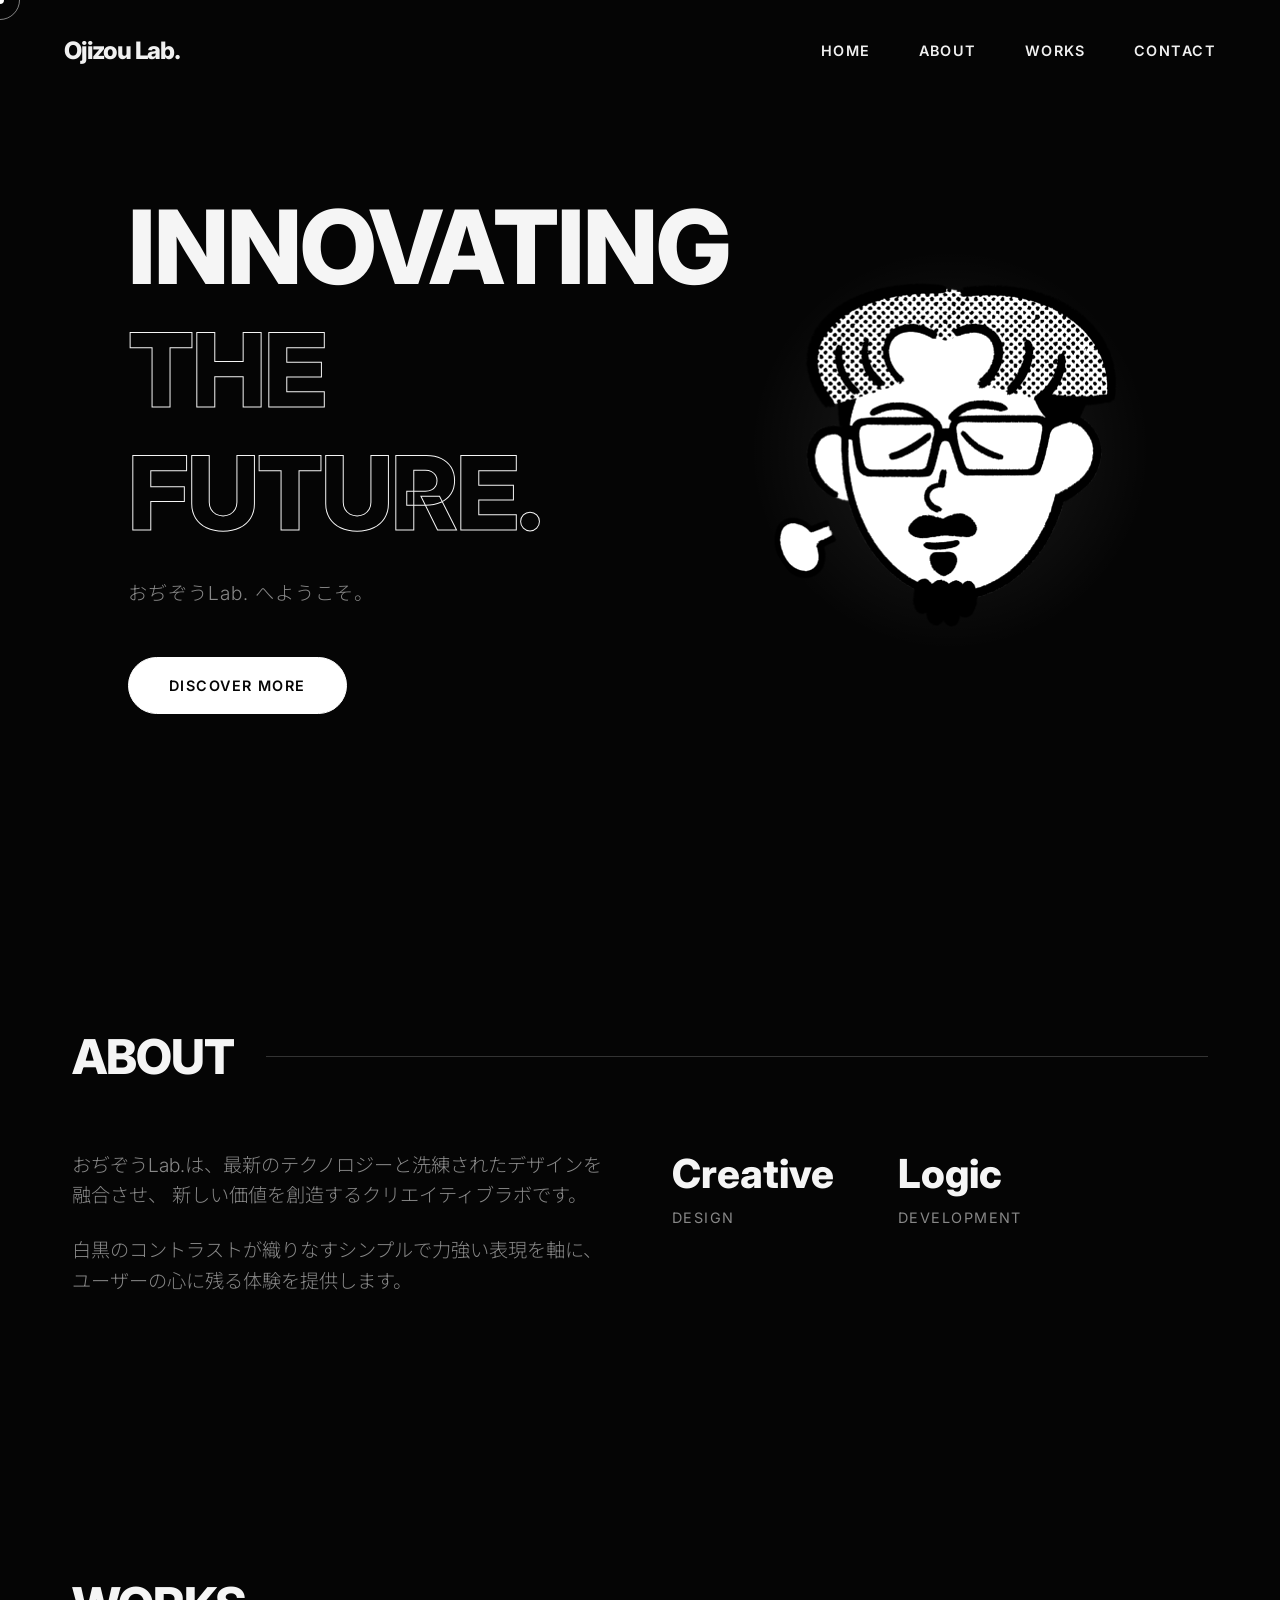
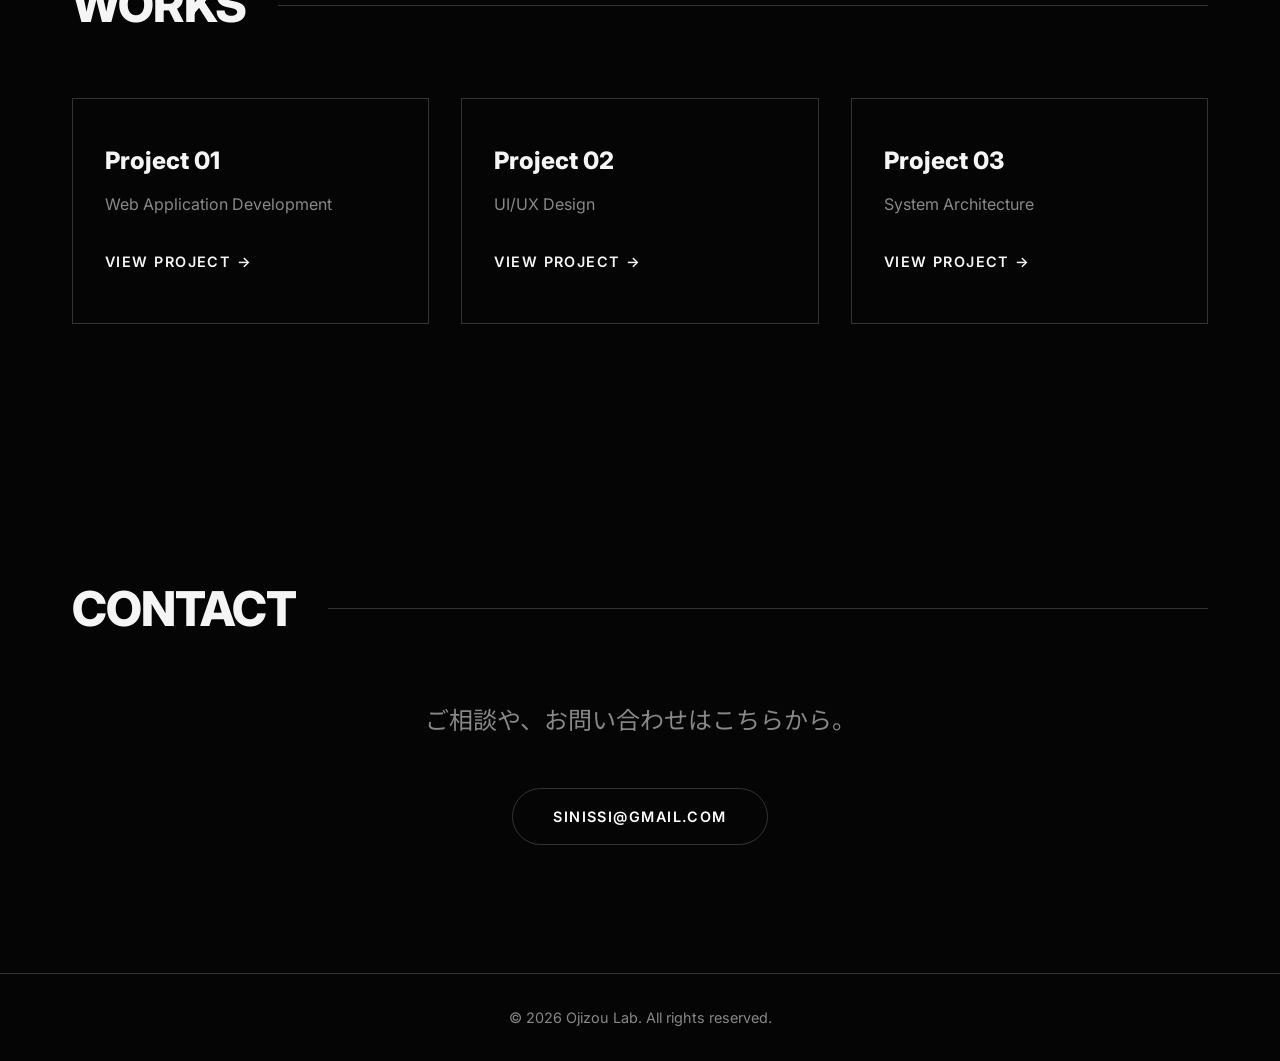
==== index.html @ 4da9589f "1st" ====
<!DOCTYPE html>
<html lang="ja">
<head>
    <meta charset="UTF-8">
    <meta name="viewport" content="width=device-width, initial-scale=1.0">
    <title>おぢぞうLab. | Ojizou Lab.</title>
    <meta name="description" content="おぢぞうLab.の公式ポートフォリオ・ホームページです。">
    <link rel="preconnect" href="https://fonts.googleapis.com">
    <link rel="preconnect" href="https://fonts.gstatic.com" crossorigin>
    <link href="https://fonts.googleapis.com/css2?family=Inter:wght@300;400;600;800&family=Noto+Sans+JP:wght@300;400;700&display=swap" rel="stylesheet">
    <link rel="stylesheet" href="style.css">
</head>
<body>
    <div class="cursor-dot" data-cursor-dot></div>
    <div class="cursor-outline" data-cursor-outline></div>

    <nav class="navbar">
        <div class="logo">Ojizou Lab.</div>
        <ul class="nav-links">
            <li><a href="#home">Home</a></li>
            <li><a href="#about">About</a></li>
            <li><a href="#works">Works</a></li>
            <li><a href="#contact">Contact</a></li>
        </ul>
    </nav>

    <main>
        <section id="home" class="hero section-padding">
            <div class="hero-content fade-in-up">
                <h1 class="hero-title">
                    <span class="block">Innovating</span>
                    <span class="block text-outline">the Future.</span>
                </h1>
                <p class="hero-subtitle">おぢぞうLab. へようこそ。</p>
                <a href="#about" class="btn btn-primary">Discover More</a>
            </div>
            <div class="hero-image-container fade-in-up" style="animation-delay: 0.3s;">
                <div class="image-wrapper">
                    <img src="img/my-notion-face-transparent-up.png" alt="Ojizou Face" class="hero-img">
                </div>
            </div>
        </section>

        <section id="about" class="about section-padding">
            <div class="container">
                <div class="section-header fade-in">
                    <h2 class="section-title">About</h2>
                    <div class="line"></div>
                </div>
                <div class="about-content">
                    <div class="about-text fade-in-up">
                        <p>
                            おぢぞうLab.は、最新のテクノロジーと洗練されたデザインを融合させ、
                            新しい価値を創造するクリエイティブラボです。
                        </p>
                        <p>
                            白黒のコントラストが織りなすシンプルで力強い表現を軸に、
                            ユーザーの心に残る体験を提供します。
                        </p>
                    </div>
                    <div class="about-stats fade-in-up" style="animation-delay: 0.2s;">
                        <div class="stat-item">
                            <h3 class="stat-number">Creative</h3>
                            <p class="stat-label">Design</p>
                        </div>
                        <div class="stat-item">
                            <h3 class="stat-number">Logic</h3>
                            <p class="stat-label">Development</p>
                        </div>
                    </div>
                </div>
            </div>
        </section>

        <section id="works" class="works section-padding">
            <div class="container">
                <div class="section-header fade-in">
                    <h2 class="section-title">Works</h2>
                    <div class="line"></div>
                </div>
                <div class="works-grid">
                    <div class="work-card fade-in-up">
                        <div class="work-card-inner">
                            <h3>Project 01</h3>
                            <p>Web Application Development</p>
                            <span class="view-more">View Project &rarr;</span>
                        </div>
                    </div>
                    <div class="work-card fade-in-up" style="animation-delay: 0.2s;">
                        <div class="work-card-inner">
                            <h3>Project 02</h3>
                            <p>UI/UX Design</p>
                            <span class="view-more">View Project &rarr;</span>
                        </div>
                    </div>
                    <div class="work-card fade-in-up" style="animation-delay: 0.4s;">
                        <div class="work-card-inner">
                            <h3>Project 03</h3>
                            <p>System Architecture</p>
                            <span class="view-more">View Project &rarr;</span>
                        </div>
                    </div>
                </div>
            </div>
        </section>

        <section id="contact" class="contact section-padding">
            <div class="container">
                <div class="section-header fade-in">
                    <h2 class="section-title">Contact</h2>
                    <div class="line"></div>
                </div>
                <div class="contact-content fade-in-up">
                    <p class="contact-text">ご相談や、お問い合わせはこちらから。</p>
                    <a href="mailto:sinissi@gmail.com" class="btn btn-outline">sinissi@gmail.com</a>
                </div>
            </div>
        </section>
    </main>

    <footer>
        <div class="footer-content">
            <p>&copy; 2026 Ojizou Lab. All rights reserved.</p>
        </div>
    </footer>

    <script src="script.js"></script>
</body>
</html>
---- style.css ----
:root {
    --bg-color: #050505;
    --text-color: #f5f5f5;
    --text-muted: #888888;
    --border-color: #333333;
    --accent-color: #ffffff;
    
    --font-sans: 'Inter', 'Noto Sans JP', sans-serif;
    
    --transition: all 0.4s cubic-bezier(0.25, 0.8, 0.25, 1);
}

* {
    margin: 0;
    padding: 0;
    box-sizing: border-box;
}

html {
    scroll-behavior: smooth;
    font-size: 16px;
}

body {
    font-family: var(--font-sans);
    background-color: var(--bg-color);
    color: var(--text-color);
    line-height: 1.6;
    overflow-x: hidden;
    cursor: none; /* Custom cursor */
}

/* Custom Cursor */
.cursor-dot,
.cursor-outline {
    position: fixed;
    top: 0;
    left: 0;
    transform: translate(-50%, -50%);
    border-radius: 50%;
    z-index: 9999;
    pointer-events: none;
}

.cursor-dot {
    width: 8px;
    height: 8px;
    background-color: var(--accent-color);
}

.cursor-outline {
    width: 40px;
    height: 40px;
    border: 1px solid rgba(255, 255, 255, 0.5);
    transition: width 0.2s, height 0.2s, background-color 0.2s;
}

/* Typography */
h1, h2, h3, h4, h5, h6 {
    font-weight: 800;
    line-height: 1.2;
}

a {
    color: var(--text-color);
    text-decoration: none;
}

.block {
    display: block;
}

/* Layout */
.container {
    max-width: 1200px;
    margin: 0 auto;
    padding: 0 2rem;
}

.section-padding {
    padding: 8rem 2rem;
}

/* Navbar */
.navbar {
    position: fixed;
    top: 0;
    width: 100%;
    display: flex;
    justify-content: space-between;
    align-items: center;
    padding: 2rem 4rem;
    z-index: 1000;
    mix-blend-mode: difference;
}

.logo {
    font-size: 1.5rem;
    font-weight: 800;
    letter-spacing: -0.05em;
}

.nav-links {
    display: flex;
    list-style: none;
    gap: 3rem;
}

.nav-links a {
    font-size: 0.9rem;
    text-transform: uppercase;
    letter-spacing: 0.1em;
    font-weight: 600;
    position: relative;
}

.nav-links a::after {
    content: '';
    position: absolute;
    bottom: -5px;
    left: 0;
    width: 0;
    height: 1px;
    background-color: var(--accent-color);
    transition: var(--transition);
}

.nav-links a:hover::after {
    width: 100%;
}

/* Buttons */
.btn {
    display: inline-block;
    padding: 1rem 2.5rem;
    font-size: 0.9rem;
    font-weight: 600;
    text-transform: uppercase;
    letter-spacing: 0.1em;
    border-radius: 50px;
    transition: var(--transition);
    cursor: none;
}

.btn-primary {
    background-color: var(--accent-color);
    color: var(--bg-color);
    border: 1px solid var(--accent-color);
}

.btn-primary:hover {
    background-color: transparent;
    color: var(--accent-color);
}

.btn-outline {
    background-color: transparent;
    color: var(--accent-color);
    border: 1px solid var(--border-color);
}

.btn-outline:hover {
    border-color: var(--accent-color);
}

/* Hero Section */
.hero {
    min-height: 100vh;
    display: flex;
    align-items: center;
    justify-content: space-between;
    padding: 0 10%;
    position: relative;
    overflow: hidden;
}

.hero-title {
    font-size: clamp(4rem, 8vw, 8rem);
    text-transform: uppercase;
    letter-spacing: -0.02em;
    margin-bottom: 1.5rem;
}

.text-outline {
    color: transparent;
    -webkit-text-stroke: 1px var(--text-color);
}

.hero-subtitle {
    font-size: 1.2rem;
    color: var(--text-muted);
    margin-bottom: 3rem;
    font-weight: 300;
    letter-spacing: 0.05em;
}

.hero-image-container {
    width: 40%;
    max-width: 500px;
    position: relative;
    z-index: -1;
}

.image-wrapper {
    position: relative;
    padding-bottom: 100%;
    border-radius: 50%;
    background: radial-gradient(circle, rgba(255,255,255,0.1) 0%, rgba(0,0,0,0) 70%);
    overflow: hidden;
}

.hero-img {
    position: absolute;
    top: 50%;
    left: 50%;
    transform: translate(-50%, -50%);
    width: 100%;
    height: auto;
    object-fit: cover;
    filter: grayscale(100%) contrast(1.2);
    transition: filter 0.5s ease;
}

.hero-img:hover {
    filter: grayscale(0%) contrast(1);
}

/* Sections Global */
.section-header {
    margin-bottom: 4rem;
    display: flex;
    align-items: center;
    gap: 2rem;
}

.section-title {
    font-size: 3rem;
    text-transform: uppercase;
    letter-spacing: -0.02em;
}

.line {
    flex-grow: 1;
    height: 1px;
    background-color: var(--border-color);
}

/* About */
.about-content {
    display: grid;
    grid-template-columns: 1fr 1fr;
    gap: 4rem;
}

.about-text p {
    font-size: 1.2rem;
    color: var(--text-muted);
    margin-bottom: 1.5rem;
    font-weight: 300;
}

.about-stats {
    display: flex;
    gap: 4rem;
}

.stat-number {
    font-size: 2.5rem;
    margin-bottom: 0.5rem;
}

.stat-label {
    color: var(--text-muted);
    font-size: 0.9rem;
    text-transform: uppercase;
    letter-spacing: 0.1em;
}

/* Works */
.works-grid {
    display: grid;
    grid-template-columns: repeat(auto-fit, minmax(300px, 1fr));
    gap: 2rem;
}

.work-card {
    border: 1px solid var(--border-color);
    padding: 3rem 2rem;
    transition: var(--transition);
    position: relative;
    overflow: hidden;
}

.work-card::before {
    content: '';
    position: absolute;
    top: 0;
    left: 0;
    width: 100%;
    height: 100%;
    background-color: var(--accent-color);
    transform: translateY(100%);
    transition: transform 0.4s cubic-bezier(0.25, 0.8, 0.25, 1);
    z-index: 0;
}

.work-card:hover {
    border-color: var(--accent-color);
}

.work-card:hover::before {
    transform: translateY(0);
}

.work-card-inner {
    position: relative;
    z-index: 1;
    transition: var(--transition);
}

.work-card:hover .work-card-inner h3,
.work-card:hover .work-card-inner p,
.work-card:hover .work-card-inner .view-more {
    color: var(--bg-color);
}

.work-card h3 {
    font-size: 1.5rem;
    margin-bottom: 1rem;
}

.work-card p {
    color: var(--text-muted);
    margin-bottom: 2rem;
}

.view-more {
    font-size: 0.9rem;
    font-weight: 600;
    text-transform: uppercase;
    letter-spacing: 0.1em;
}

/* Contact */
.contact-content {
    text-align: center;
    max-width: 600px;
    margin: 0 auto;
}

.contact-text {
    font-size: 1.5rem;
    margin-bottom: 3rem;
    color: var(--text-muted);
}

/* Footer */
footer {
    padding: 2rem;
    text-align: center;
    border-top: 1px solid var(--border-color);
}

.footer-content p {
    color: var(--text-muted);
    font-size: 0.9rem;
}

/* Animations */
.fade-in {
    opacity: 0;
    transition: opacity 1s ease;
}

.fade-in.appear {
    opacity: 1;
}

.fade-in-up {
    opacity: 0;
    transform: translateY(40px);
    transition: opacity 1s ease, transform 1s cubic-bezier(0.25, 0.8, 0.25, 1);
}

.fade-in-up.appear {
    opacity: 1;
    transform: translateY(0);
}

/* Responsive */
@media (max-width: 900px) {
    .hero {
        flex-direction: column;
        justify-content: center;
        text-align: center;
        padding-top: 8rem;
    }

    .hero-image-container {
        width: 80%;
        margin-top: 4rem;
    }

    .about-content {
        grid-template-columns: 1fr;
    }

    .navbar {
        padding: 1.5rem 2rem;
    }

    .nav-links {
        display: none; /* simple mobile version */
    }
}
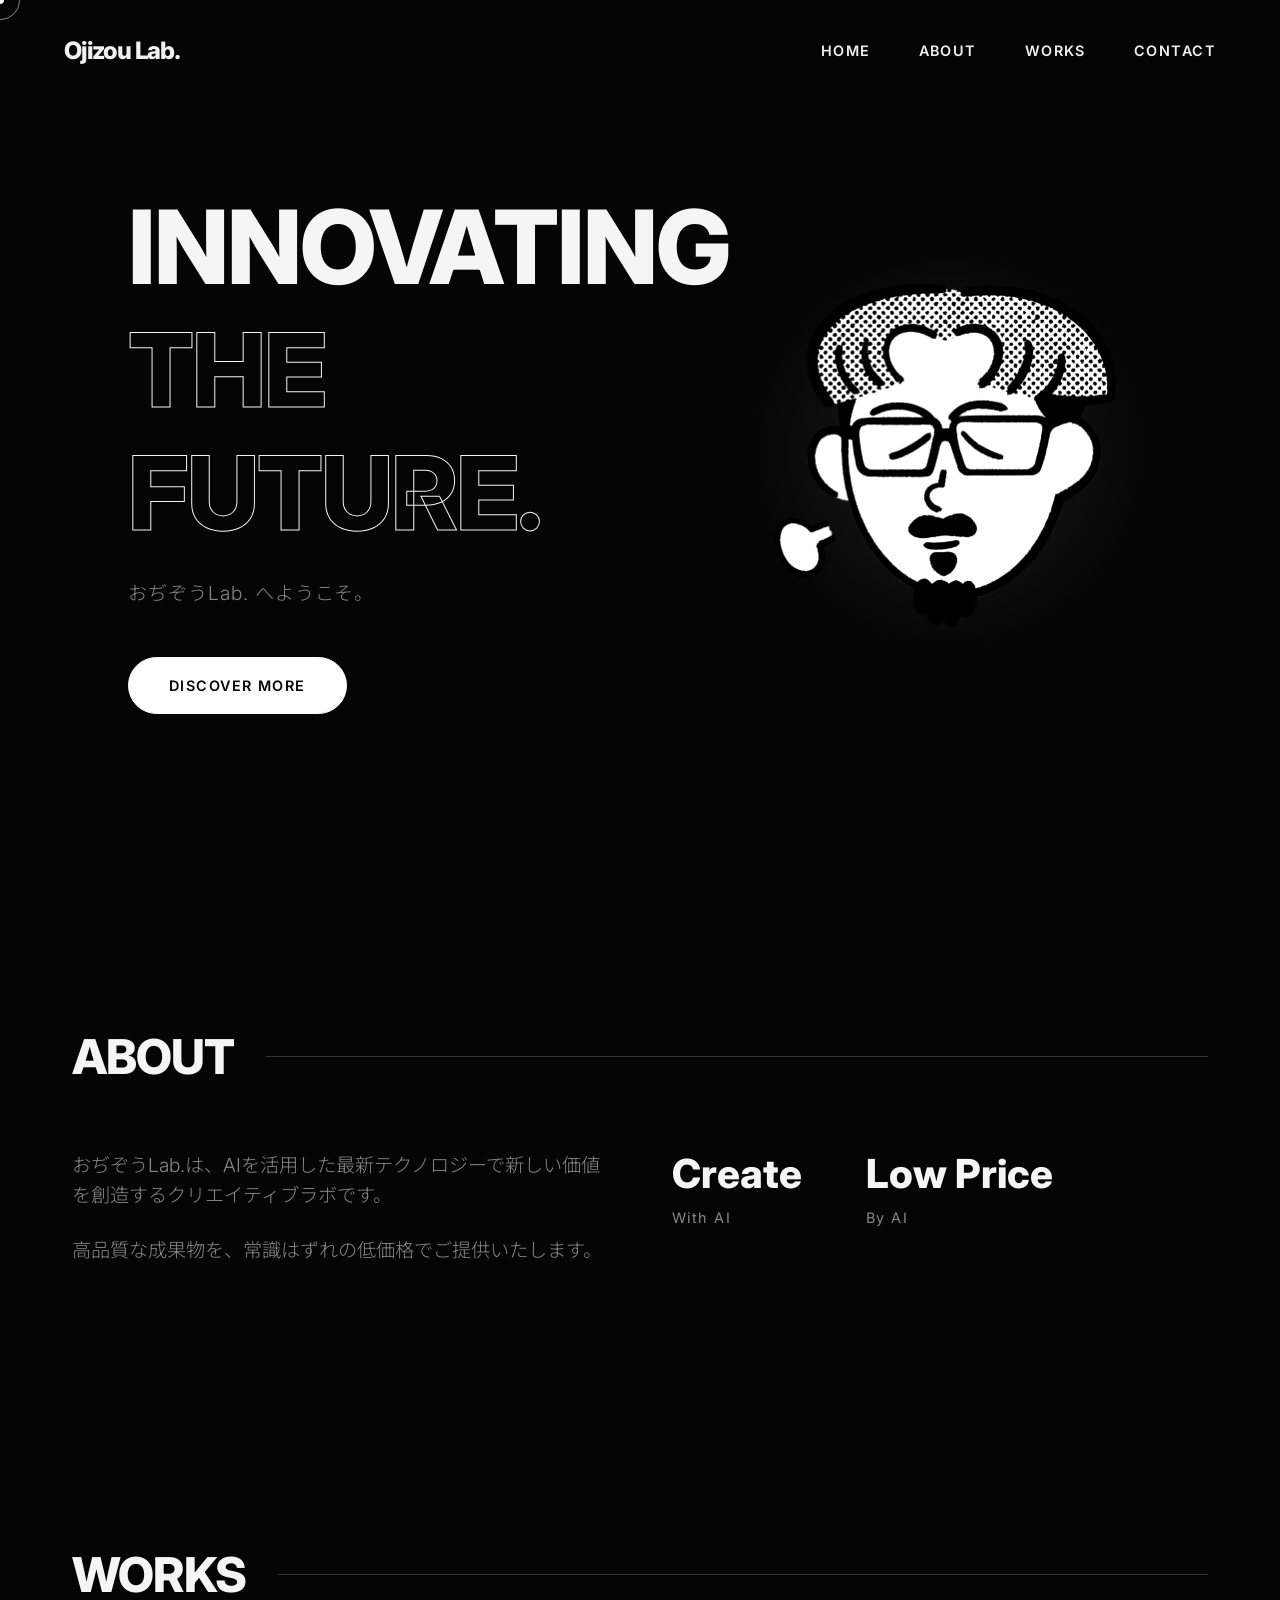
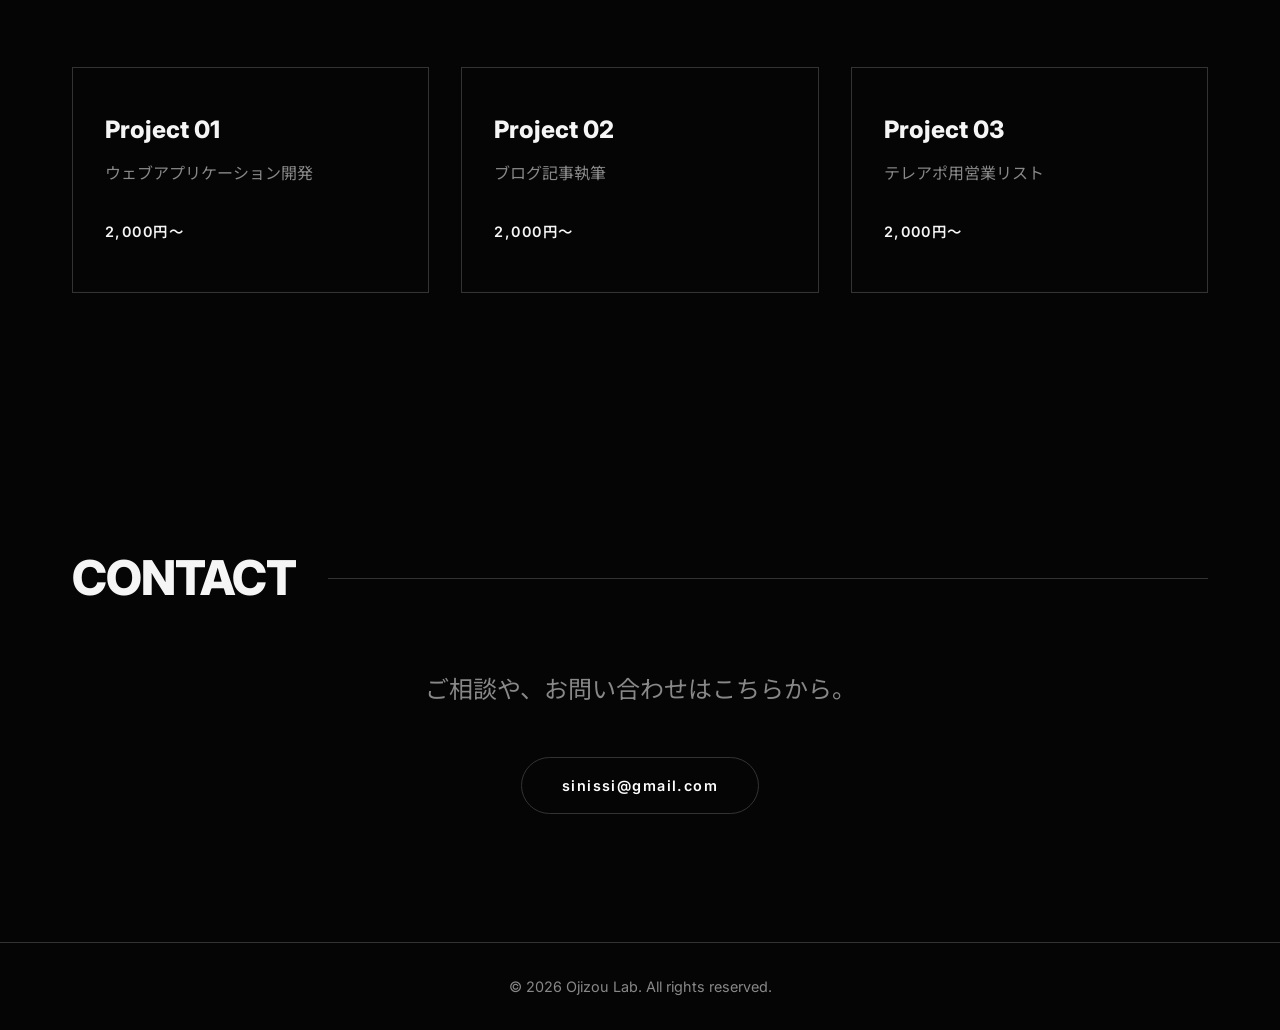
==== commit 98943a24: "2nd" ====
--- a/index.html
+++ b/index.html
@@ -50,22 +50,20 @@
                 <div class="about-content">
                     <div class="about-text fade-in-up">
                         <p>
-                            おぢぞうLab.は、最新のテクノロジーと洗練されたデザインを融合させ、
-                            新しい価値を創造するクリエイティブラボです。
+                            おぢぞうLab.は、AIを活用した最新テクノロジーで新しい価値を創造するクリエイティブラボです。
                         </p>
                         <p>
-                            白黒のコントラストが織りなすシンプルで力強い表現を軸に、
-                            ユーザーの心に残る体験を提供します。
+                            高品質な成果物を、常識はずれの低価格でご提供いたします。
                         </p>
                     </div>
                     <div class="about-stats fade-in-up" style="animation-delay: 0.2s;">
                         <div class="stat-item">
-                            <h3 class="stat-number">Creative</h3>
-                            <p class="stat-label">Design</p>
+                            <h3 class="stat-number">Create</h3>
+                            <p class="stat-label">With AI</p>
                         </div>
                         <div class="stat-item">
-                            <h3 class="stat-number">Logic</h3>
-                            <p class="stat-label">Development</p>
+                            <h3 class="stat-number">Low Price</h3>
+                            <p class="stat-label">By AI</p>
                         </div>
                     </div>
                 </div>
@@ -82,22 +80,22 @@
                     <div class="work-card fade-in-up">
                         <div class="work-card-inner">
                             <h3>Project 01</h3>
-                            <p>Web Application Development</p>
-                            <span class="view-more">View Project &rarr;</span>
+                            <p>ウェブアプリケーション開発</p>
+                            <span class="view-more">2,000円～</span>
                         </div>
                     </div>
                     <div class="work-card fade-in-up" style="animation-delay: 0.2s;">
                         <div class="work-card-inner">
                             <h3>Project 02</h3>
-                            <p>UI/UX Design</p>
-                            <span class="view-more">View Project &rarr;</span>
+                            <p>ブログ記事執筆</p>
+                            <span class="view-more">2,000円～</span>
                         </div>
                     </div>
                     <div class="work-card fade-in-up" style="animation-delay: 0.4s;">
                         <div class="work-card-inner">
                             <h3>Project 03</h3>
-                            <p>System Architecture</p>
-                            <span class="view-more">View Project &rarr;</span>
+                            <p>テレアポ用営業リスト</p>
+                            <span class="view-more">2,000円～</span>
                         </div>
                     </div>
                 </div>
@@ -112,7 +110,7 @@
                 </div>
                 <div class="contact-content fade-in-up">
                     <p class="contact-text">ご相談や、お問い合わせはこちらから。</p>
-                    <a href="mailto:sinissi@gmail.com" class="btn btn-outline">sinissi@gmail.com</a>
+                    <a href="mailto:sinissi@gmail.com" class="btn2 btn-outline">sinissi@gmail.com</a>
                 </div>
             </div>
         </section>
--- a/style.css
+++ b/style.css
@@ -142,6 +142,17 @@
     cursor: none;
 }
 
+.btn2 {
+    display: inline-block;
+    padding: 1rem 2.5rem;
+    font-size: 0.9rem;
+    font-weight: 600;
+    letter-spacing: 0.1em;
+    border-radius: 50px;
+    transition: var(--transition);
+    cursor: none;
+}
+
 .btn-primary {
     background-color: var(--accent-color);
     color: var(--bg-color);
@@ -272,7 +283,7 @@
 .stat-label {
     color: var(--text-muted);
     font-size: 0.9rem;
-    text-transform: uppercase;
+    /* text-transform: uppercase; */
     letter-spacing: 0.1em;
 }
 
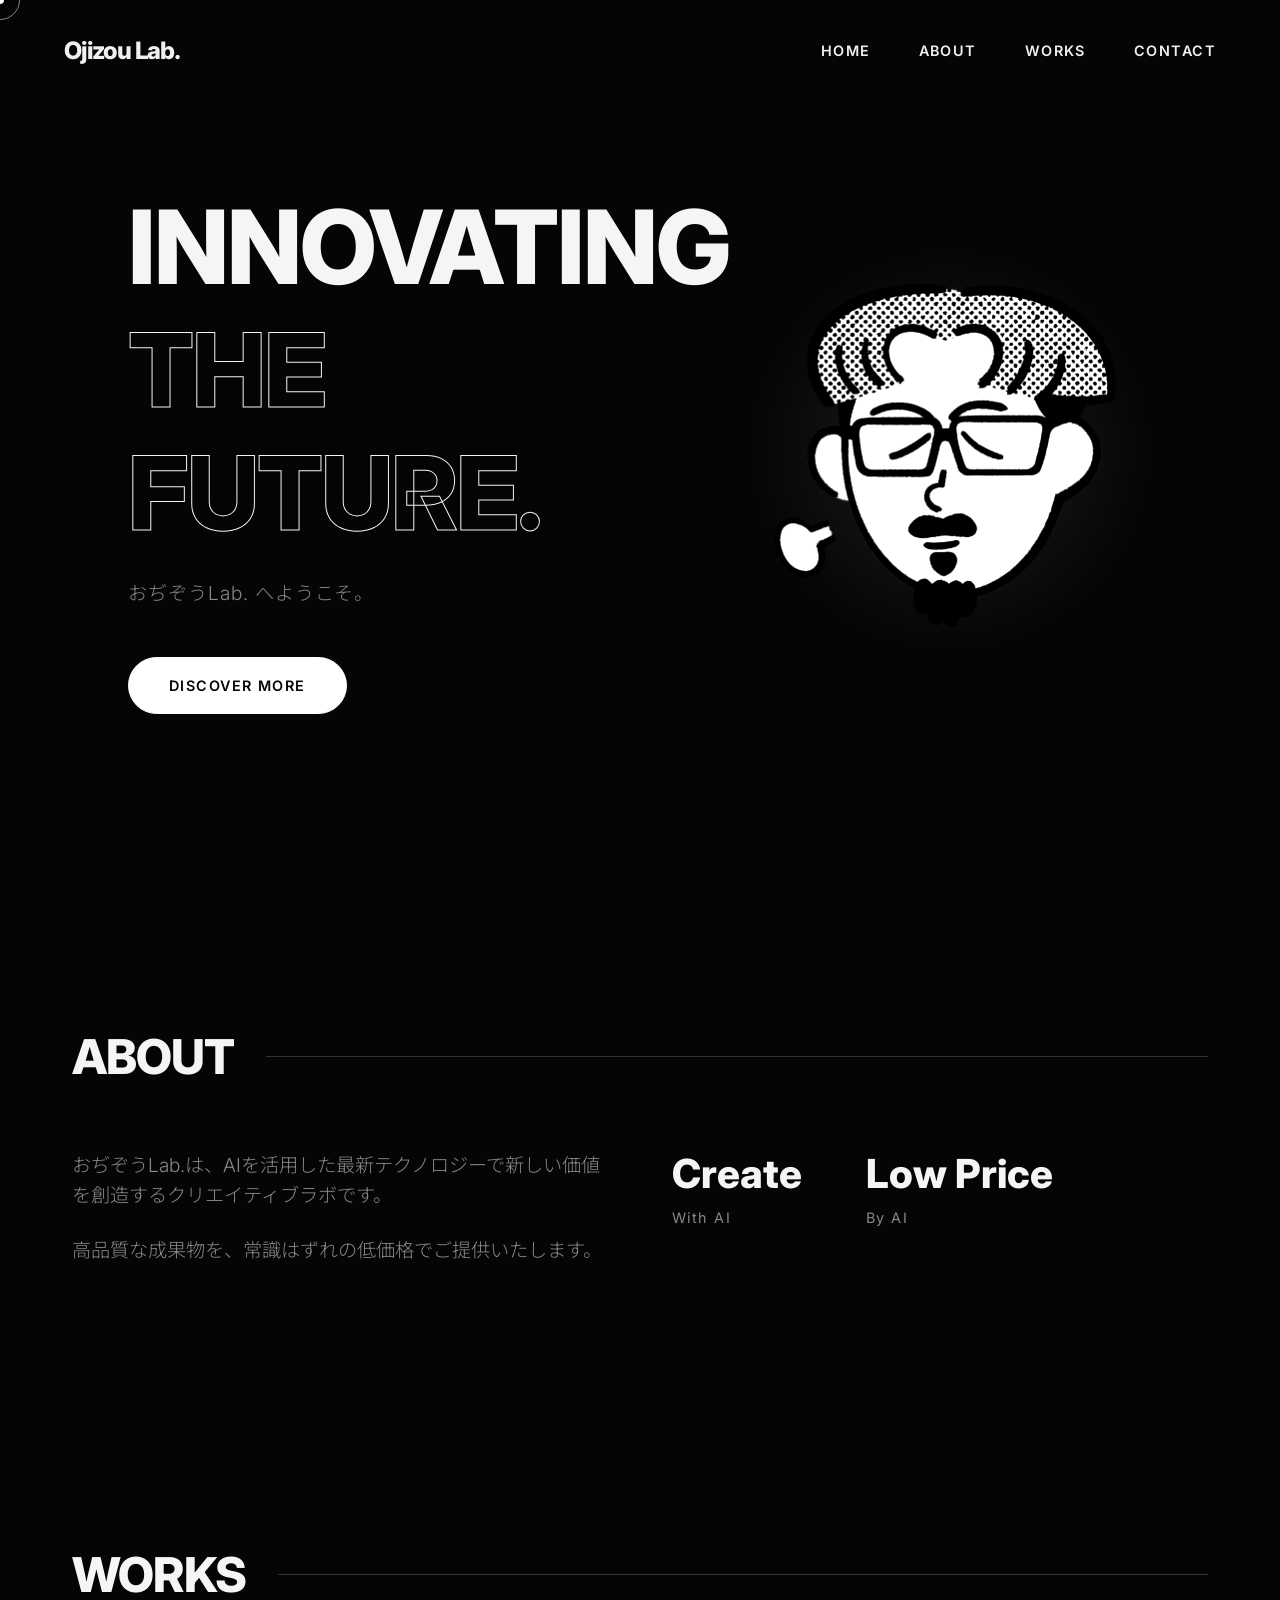
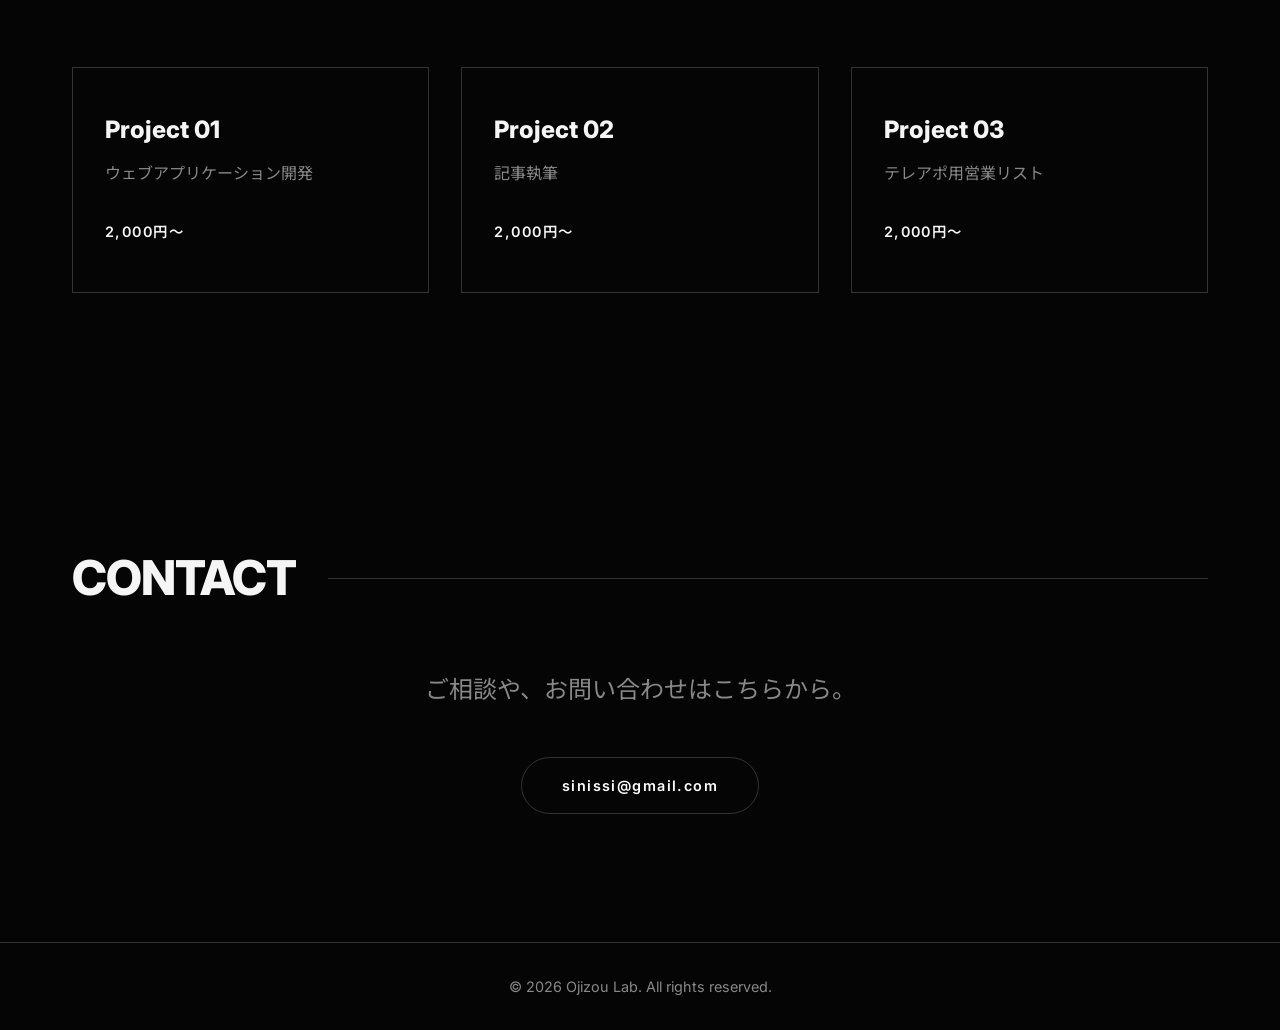
==== commit c6b55481: "一部文言修正" ====
--- a/index.html
+++ b/index.html
@@ -14,9 +14,14 @@
     <div class="cursor-dot" data-cursor-dot></div>
     <div class="cursor-outline" data-cursor-outline></div>
 
-    <nav class="navbar">
+    <nav class="navbar" id="navbar">
         <div class="logo">Ojizou Lab.</div>
-        <ul class="nav-links">
+        <div class="hamburger" id="hamburger">
+            <span class="bar"></span>
+            <span class="bar"></span>
+            <span class="bar"></span>
+        </div>
+        <ul class="nav-links" id="nav-links">
             <li><a href="#home">Home</a></li>
             <li><a href="#about">About</a></li>
             <li><a href="#works">Works</a></li>
@@ -87,7 +92,7 @@
                     <div class="work-card fade-in-up" style="animation-delay: 0.2s;">
                         <div class="work-card-inner">
                             <h3>Project 02</h3>
-                            <p>ブログ記事執筆</p>
+                            <p>記事執筆</p>
                             <span class="view-more">2,000円～</span>
                         </div>
                     </div>
--- a/style.css
+++ b/style.css
@@ -129,6 +129,22 @@
     width: 100%;
 }
 
+/* Hamburger Menu */
+.hamburger {
+    display: none;
+    cursor: pointer;
+    flex-direction: column;
+    gap: 6px;
+    z-index: 1001; /* Ensure above nav-links when open */
+}
+
+.bar {
+    width: 25px;
+    height: 2px;
+    background-color: var(--text-color);
+    transition: var(--transition);
+}
+
 /* Buttons */
 .btn {
     display: inline-block;
@@ -420,7 +436,56 @@
         padding: 1.5rem 2rem;
     }
 
+    .hamburger {
+        display: flex;
+    }
+
     .nav-links {
-        display: none; /* simple mobile version */
-    }
-}
+        position: fixed;
+        left: -100%;
+        top: 0;
+        gap: 0;
+        flex-direction: column;
+        background-color: var(--bg-color);
+        width: 100%;
+        text-align: center;
+        transition: var(--transition);
+        height: 100vh;
+        justify-content: center;
+        z-index: 1000;
+    }
+
+    .nav-links.active {
+        left: 0;
+    }
+
+    .nav-links li {
+        margin: 2rem 0;
+    }
+
+    .hamburger.active .bar:nth-child(1) {
+        transform: translateY(8px) rotate(45deg);
+    }
+
+    .hamburger.active .bar:nth-child(2) {
+        opacity: 0;
+    }
+
+    .hamburger.active .bar:nth-child(3) {
+        transform: translateY(-8px) rotate(-45deg);
+    }
+
+    /* Disable custom cursor on mobile */
+    body {
+        cursor: auto;
+    }
+
+    .btn, .btn2 {
+        cursor: pointer;
+    }
+
+    .cursor-dot,
+    .cursor-outline {
+        display: none !important;
+    }
+}
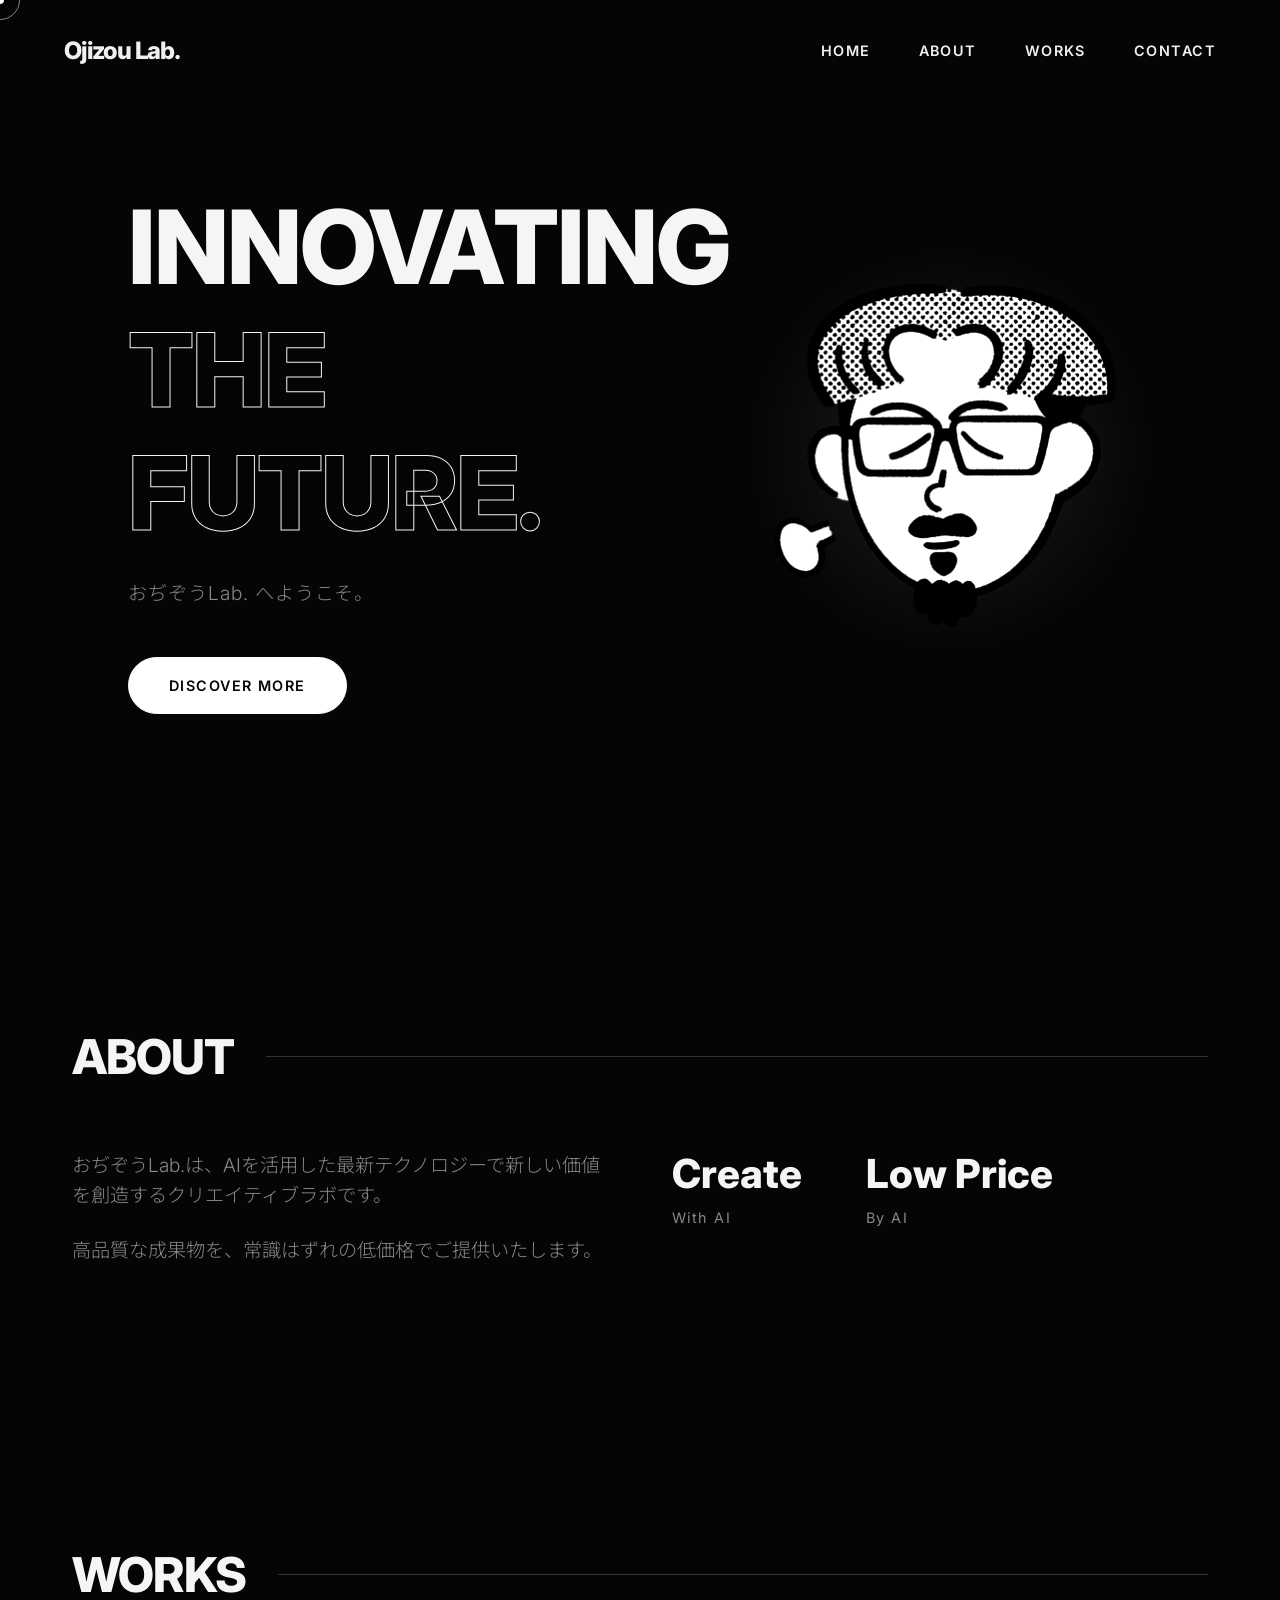
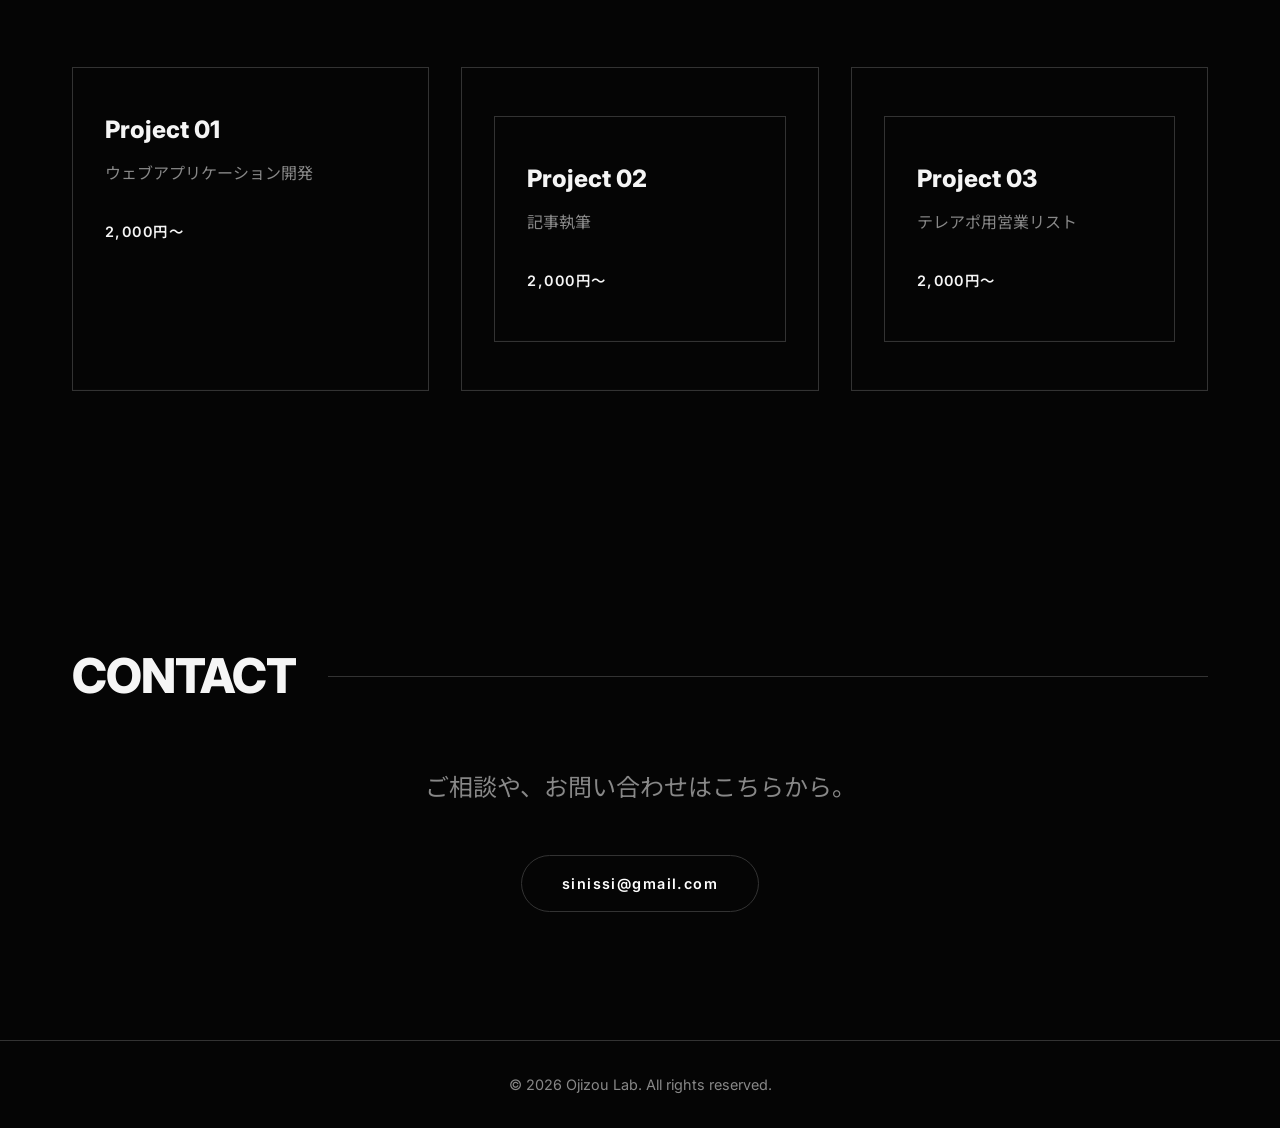
==== commit b87306b7: "feat: wrap work cards with external links for project portfolio items" ====
--- a/index.html
+++ b/index.html
@@ -82,27 +82,31 @@
                     <div class="line"></div>
                 </div>
                 <div class="works-grid">
-                    <div class="work-card fade-in-up">
+                    <a href="https://ojizou003.github.io/index/" target="_blank" rel="noopener noreferrer" class="work-card fade-in-up">
                         <div class="work-card-inner">
                             <h3>Project 01</h3>
                             <p>ウェブアプリケーション開発</p>
                             <span class="view-more">2,000円～</span>
                         </div>
-                    </div>
-                    <div class="work-card fade-in-up" style="animation-delay: 0.2s;">
-                        <div class="work-card-inner">
-                            <h3>Project 02</h3>
-                            <p>記事執筆</p>
-                            <span class="view-more">2,000円～</span>
+                    </a>
+                    <a href="https://note.com/ojizou003" target="_blank" rel="noopener noreferrer" class="work-card fade-in-up">
+                        <div class="work-card fade-in-up" style="animation-delay: 0.2s;">
+                            <div class="work-card-inner">
+                                <h3>Project 02</h3>
+                                <p>記事執筆</p>
+                                <span class="view-more">2,000円～</span>
+                            </div>
                         </div>
-                    </div>
-                    <div class="work-card fade-in-up" style="animation-delay: 0.4s;">
-                        <div class="work-card-inner">
-                            <h3>Project 03</h3>
-                            <p>テレアポ用営業リスト</p>
-                            <span class="view-more">2,000円～</span>
+                    </a>
+                    <a href="https://coconala.com/users/4809214" target="_blank" rel="noopener noreferrer" class="work-card fade-in-up">
+                        <div class="work-card fade-in-up" style="animation-delay: 0.4s;">
+                            <div class="work-card-inner">
+                                <h3>Project 03</h3>
+                                <p>テレアポ用営業リスト</p>
+                                <span class="view-more">2,000円～</span>
+                            </div>
                         </div>
-                    </div>
+                    </a>
                 </div>
             </div>
         </section>
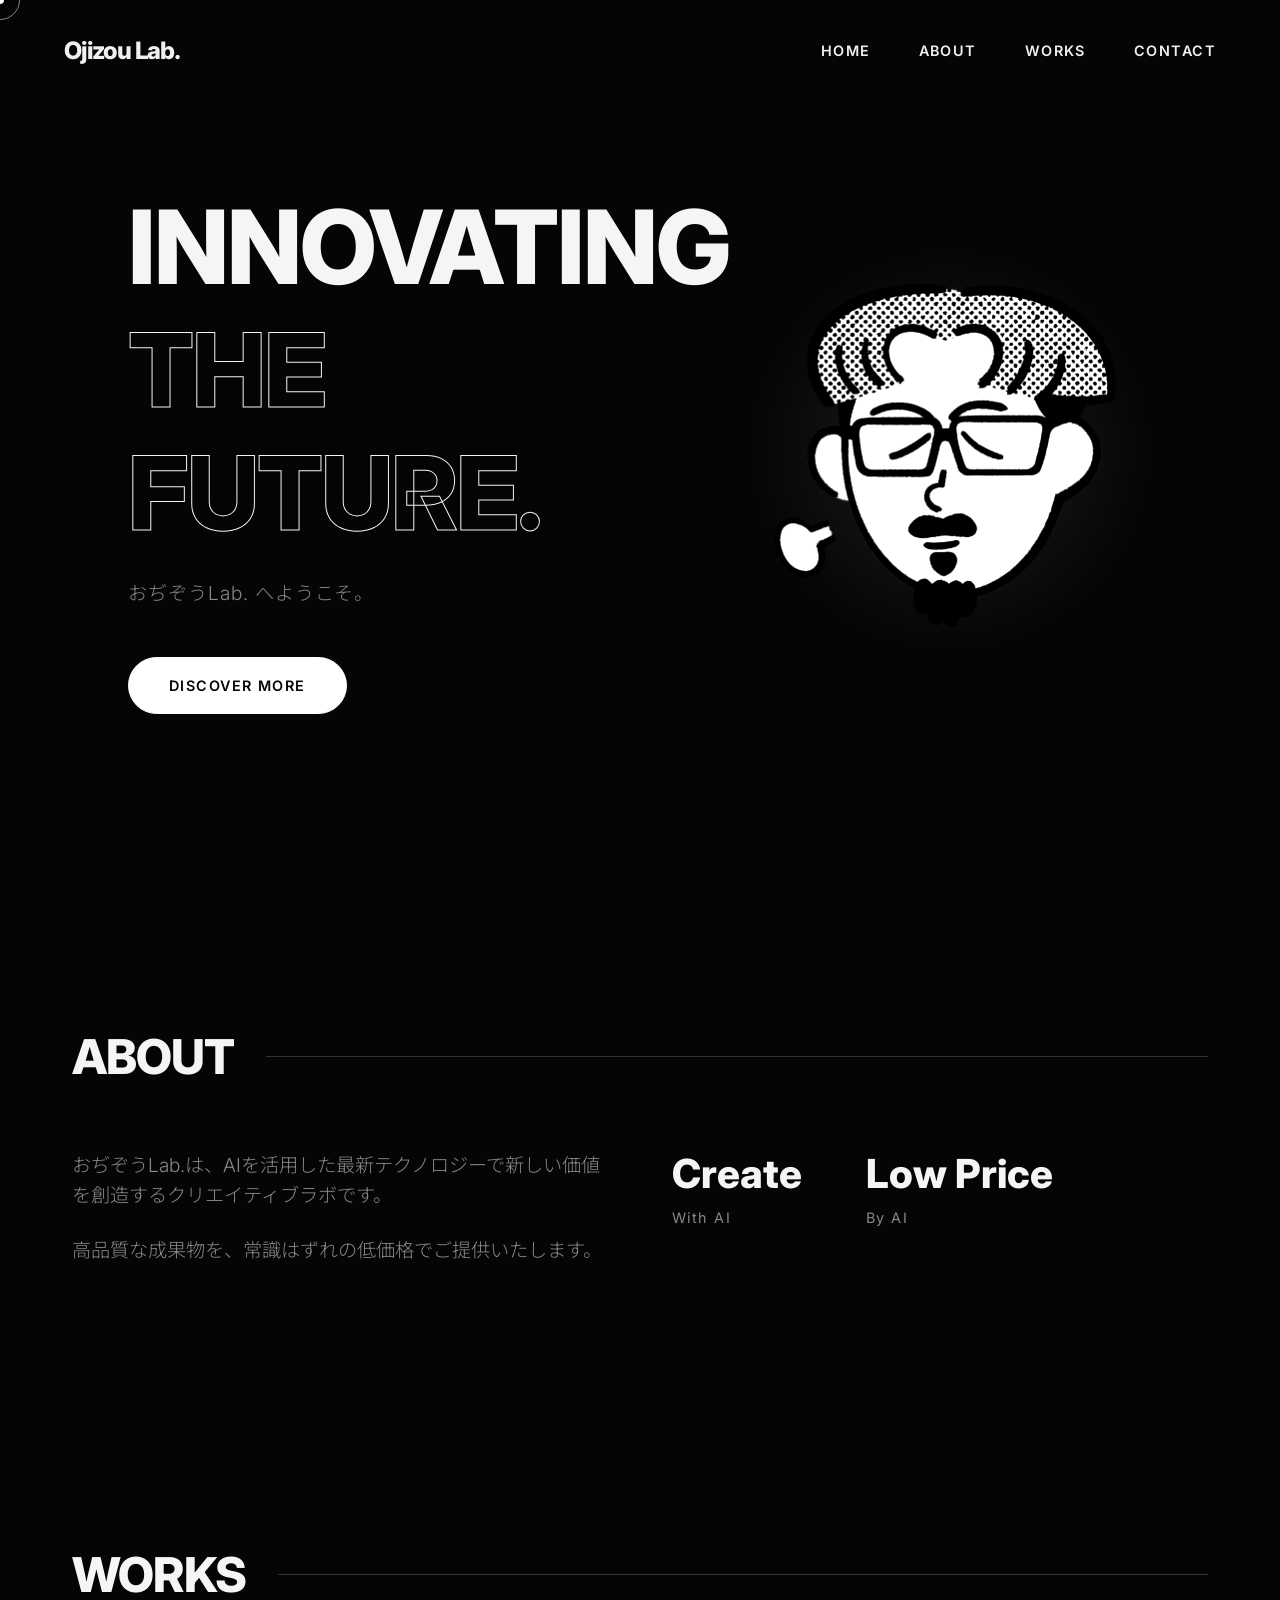
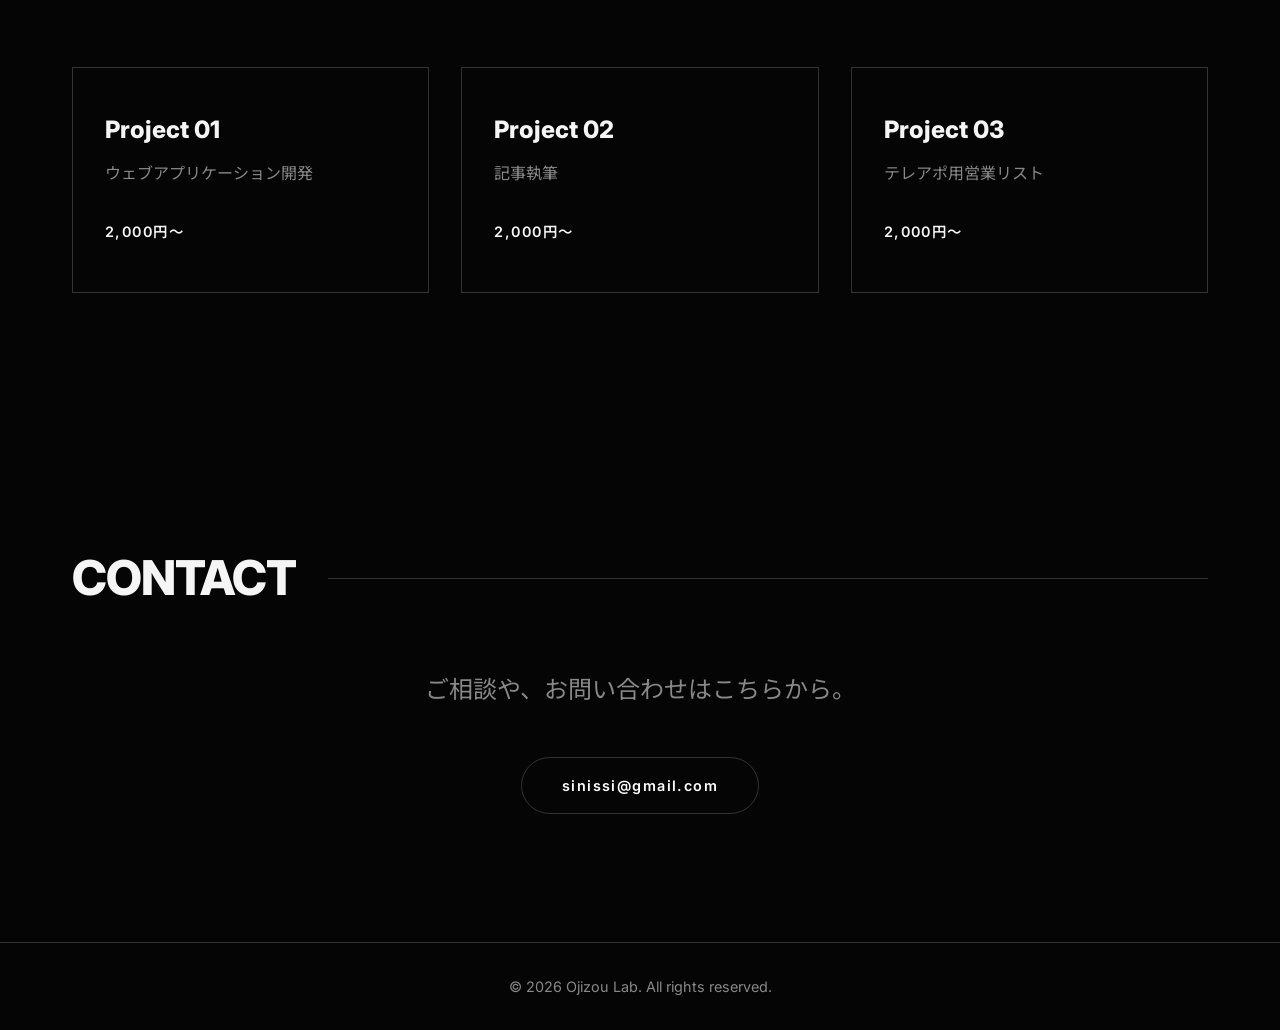
==== commit a7bf012a: "refactor: simplify work-card HTML structure by removing redundant nested containers" ====
--- a/index.html
+++ b/index.html
@@ -89,22 +89,18 @@
                             <span class="view-more">2,000円～</span>
                         </div>
                     </a>
-                    <a href="https://note.com/ojizou003" target="_blank" rel="noopener noreferrer" class="work-card fade-in-up">
-                        <div class="work-card fade-in-up" style="animation-delay: 0.2s;">
-                            <div class="work-card-inner">
-                                <h3>Project 02</h3>
-                                <p>記事執筆</p>
-                                <span class="view-more">2,000円～</span>
-                            </div>
+                    <a href="https://note.com/ojizou003" target="_blank" rel="noopener noreferrer" class="work-card fade-in-up" style="animation-delay: 0.2s;">
+                        <div class="work-card-inner">
+                            <h3>Project 02</h3>
+                            <p>記事執筆</p>
+                            <span class="view-more">2,000円～</span>
                         </div>
                     </a>
-                    <a href="https://coconala.com/users/4809214" target="_blank" rel="noopener noreferrer" class="work-card fade-in-up">
-                        <div class="work-card fade-in-up" style="animation-delay: 0.4s;">
-                            <div class="work-card-inner">
-                                <h3>Project 03</h3>
-                                <p>テレアポ用営業リスト</p>
-                                <span class="view-more">2,000円～</span>
-                            </div>
+                    <a href="https://coconala.com/users/4809214" target="_blank" rel="noopener noreferrer" class="work-card fade-in-up" style="animation-delay: 0.4s;">
+                        <div class="work-card-inner">
+                            <h3>Project 03</h3>
+                            <p>テレアポ用営業リスト</p>
+                            <span class="view-more">2,000円～</span>
                         </div>
                     </a>
                 </div>
